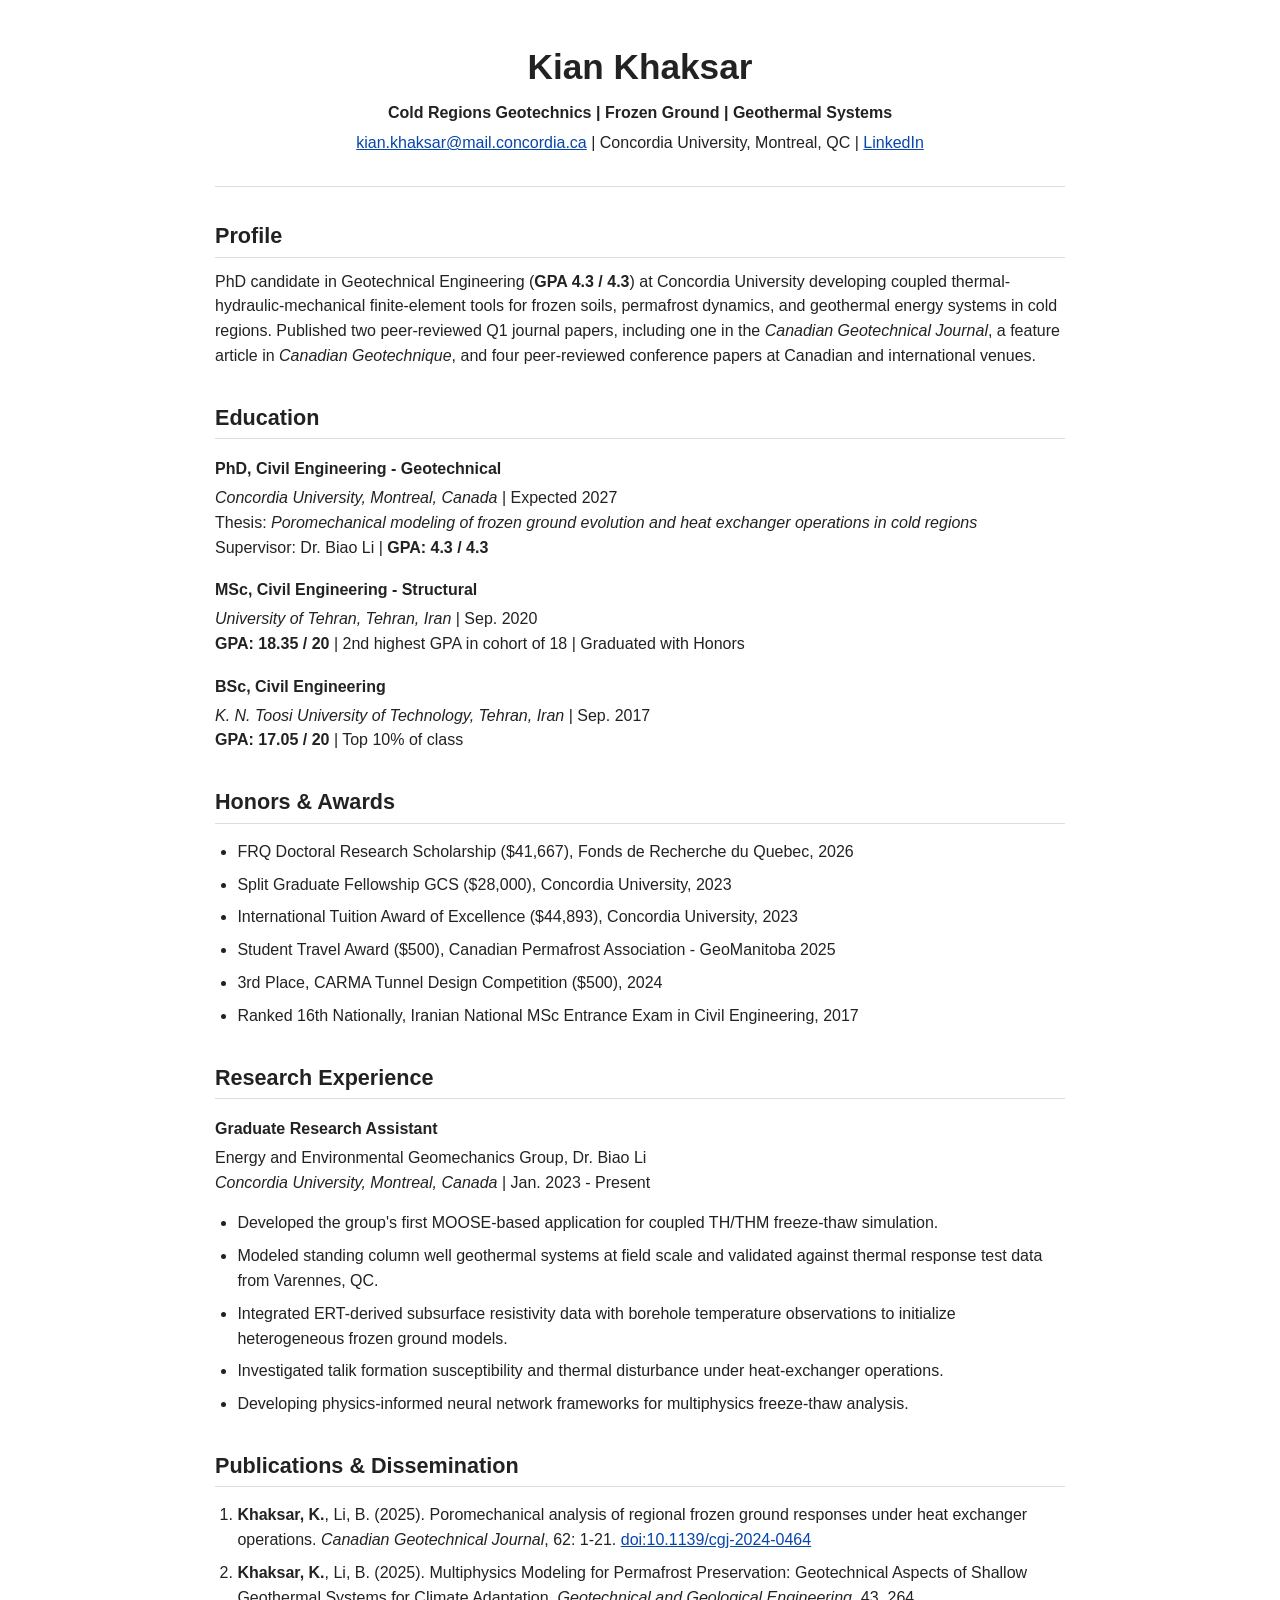
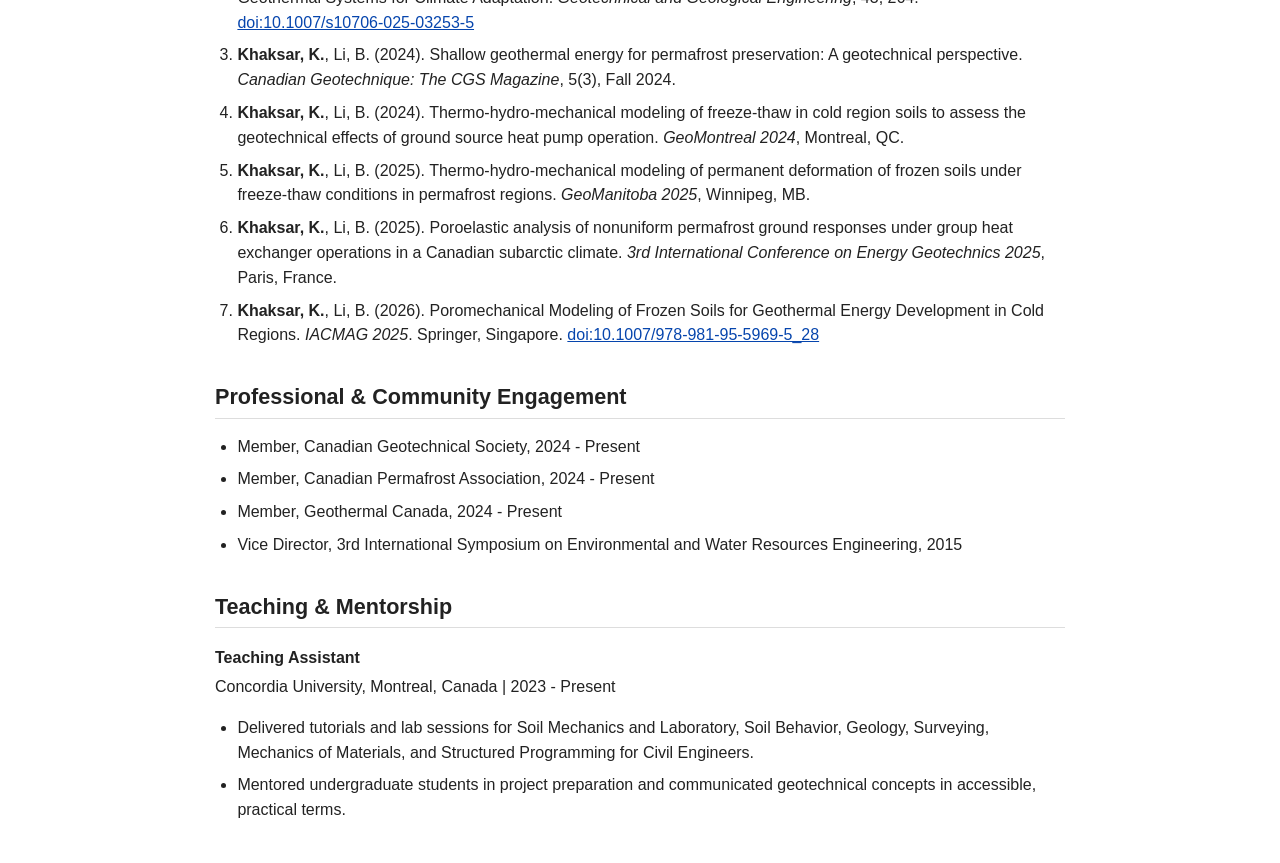
==== index.html @ 7891a8e2 "added resume website" ====
<!DOCTYPE html>
<html lang="en">
  <head>
    <meta charset="UTF-8" />
    <meta name="viewport" content="width=device-width, initial-scale=1.0" />
    <title>Kian Khaksar</title>
    <link rel="stylesheet" href="style.css" />
  </head>
  <body>
    <main>
      <header>
        <h1>Kian Khaksar</h1>
        <p class="subtitle">
          Cold Regions Geotechnics | Frozen Ground | Geothermal Systems
        </p>
        <p>
          <a href="mailto:kian.khaksar@mail.concordia.ca">kian.khaksar@mail.concordia.ca</a>
          | Concordia University, Montreal, QC |
          <a href="https://www.linkedin.com/in/kian-khaksar-a5377915a">LinkedIn</a>
        </p>
      </header>

      <section>
        <h2>Profile</h2>
        <p>
          PhD candidate in Geotechnical Engineering (<strong>GPA 4.3 / 4.3</strong>)
          at Concordia University developing coupled thermal-hydraulic-mechanical
          finite-element tools for frozen soils, permafrost dynamics, and geothermal
          energy systems in cold regions. Published two peer-reviewed Q1 journal
          papers, including one in the <em>Canadian Geotechnical Journal</em>, a
          feature article in <em>Canadian Geotechnique</em>, and four peer-reviewed
          conference papers at Canadian and international venues.
        </p>
      </section>

      <section>
        <h2>Education</h2>

        <h3>PhD, Civil Engineering - Geotechnical</h3>
        <p>
          <em>Concordia University, Montreal, Canada</em> | Expected 2027<br />
          Thesis: <em>Poromechanical modeling of frozen ground evolution and heat
          exchanger operations in cold regions</em><br />
          Supervisor: Dr. Biao Li | <strong>GPA: 4.3 / 4.3</strong>
        </p>

        <h3>MSc, Civil Engineering - Structural</h3>
        <p>
          <em>University of Tehran, Tehran, Iran</em> | Sep. 2020<br />
          <strong>GPA: 18.35 / 20</strong> | 2nd highest GPA in cohort of 18 |
          Graduated with Honors
        </p>

        <h3>BSc, Civil Engineering</h3>
        <p>
          <em>K. N. Toosi University of Technology, Tehran, Iran</em> | Sep. 2017<br />
          <strong>GPA: 17.05 / 20</strong> | Top 10% of class
        </p>
      </section>

      <section>
        <h2>Honors &amp; Awards</h2>
        <ul>
          <li>FRQ Doctoral Research Scholarship ($41,667), Fonds de Recherche du Quebec, 2026</li>
          <li>Split Graduate Fellowship GCS ($28,000), Concordia University, 2023</li>
          <li>International Tuition Award of Excellence ($44,893), Concordia University, 2023</li>
          <li>Student Travel Award ($500), Canadian Permafrost Association - GeoManitoba 2025</li>
          <li>3rd Place, CARMA Tunnel Design Competition ($500), 2024</li>
          <li>Ranked 16th Nationally, Iranian National MSc Entrance Exam in Civil Engineering, 2017</li>
        </ul>
      </section>

      <section>
        <h2>Research Experience</h2>
        <h3>Graduate Research Assistant</h3>
        <p>
          Energy and Environmental Geomechanics Group, Dr. Biao Li<br />
          <em>Concordia University, Montreal, Canada</em> | Jan. 2023 - Present
        </p>
        <ul>
          <li>Developed the group's first MOOSE-based application for coupled TH/THM freeze-thaw simulation.</li>
          <li>Modeled standing column well geothermal systems at field scale and validated against thermal response test data from Varennes, QC.</li>
          <li>Integrated ERT-derived subsurface resistivity data with borehole temperature observations to initialize heterogeneous frozen ground models.</li>
          <li>Investigated talik formation susceptibility and thermal disturbance under heat-exchanger operations.</li>
          <li>Developing physics-informed neural network frameworks for multiphysics freeze-thaw analysis.</li>
        </ul>
      </section>

      <section>
        <h2>Publications &amp; Dissemination</h2>
        <ol>
          <li>
            <strong>Khaksar, K.</strong>, Li, B. (2025). Poromechanical analysis of regional
            frozen ground responses under heat exchanger operations.
            <em>Canadian Geotechnical Journal</em>, 62: 1-21.
            <a href="https://doi.org/10.1139/cgj-2024-0464">doi:10.1139/cgj-2024-0464</a>
          </li>
          <li>
            <strong>Khaksar, K.</strong>, Li, B. (2025). Multiphysics Modeling for Permafrost
            Preservation: Geotechnical Aspects of Shallow Geothermal Systems for Climate Adaptation.
            <em>Geotechnical and Geological Engineering</em>, 43, 264.
            <a href="https://doi.org/10.1007/s10706-025-03253-5">doi:10.1007/s10706-025-03253-5</a>
          </li>
          <li>
            <strong>Khaksar, K.</strong>, Li, B. (2024). Shallow geothermal energy for permafrost
            preservation: A geotechnical perspective. <em>Canadian Geotechnique: The CGS Magazine</em>,
            5(3), Fall 2024.
          </li>
          <li>
            <strong>Khaksar, K.</strong>, Li, B. (2024). Thermo-hydro-mechanical modeling of
            freeze-thaw in cold region soils to assess the geotechnical effects of ground source heat
            pump operation. <em>GeoMontreal 2024</em>, Montreal, QC.
          </li>
          <li>
            <strong>Khaksar, K.</strong>, Li, B. (2025). Thermo-hydro-mechanical modeling of permanent
            deformation of frozen soils under freeze-thaw conditions in permafrost regions.
            <em>GeoManitoba 2025</em>, Winnipeg, MB.
          </li>
          <li>
            <strong>Khaksar, K.</strong>, Li, B. (2025). Poroelastic analysis of nonuniform permafrost
            ground responses under group heat exchanger operations in a Canadian subarctic climate.
            <em>3rd International Conference on Energy Geotechnics 2025</em>, Paris, France.
          </li>
          <li>
            <strong>Khaksar, K.</strong>, Li, B. (2026). Poromechanical Modeling of Frozen Soils for
            Geothermal Energy Development in Cold Regions. <em>IACMAG 2025</em>. Springer, Singapore.
            <a href="https://doi.org/10.1007/978-981-95-5969-5_28">doi:10.1007/978-981-95-5969-5_28</a>
          </li>
        </ol>
      </section>

      <section>
        <h2>Professional &amp; Community Engagement</h2>
        <ul>
          <li>Member, Canadian Geotechnical Society, 2024 - Present</li>
          <li>Member, Canadian Permafrost Association, 2024 - Present</li>
          <li>Member, Geothermal Canada, 2024 - Present</li>
          <li>Vice Director, 3rd International Symposium on Environmental and Water Resources Engineering, 2015</li>
        </ul>
      </section>

      <section>
        <h2>Teaching &amp; Mentorship</h2>
        <h3>Teaching Assistant</h3>
        <p>Concordia University, Montreal, Canada | 2023 - Present</p>
        <ul>
          <li>Delivered tutorials and lab sessions for Soil Mechanics and Laboratory, Soil Behavior, Geology, Surveying, Mechanics of Materials, and Structured Programming for Civil Engineers.</li>
          <li>Mentored undergraduate students in project preparation and communicated geotechnical concepts in accessible, practical terms.</li>
        </ul>
      </section>
    </main>
  </body>
</html>
---- style.css ----
body {
  color: #222;
  font-family: Arial, Helvetica, sans-serif;
  line-height: 1.55;
  margin: 40px auto;
  max-width: 850px;
  padding: 0 20px;
}

header {
  border-bottom: 1px solid #ddd;
  margin-bottom: 28px;
  padding-bottom: 18px;
  text-align: center;
}

h1 {
  font-size: 2.2rem;
  margin: 0 0 6px;
}

h2 {
  border-bottom: 1px solid #ddd;
  font-size: 1.35rem;
  margin: 32px 0 12px;
  padding-bottom: 4px;
}

h3 {
  font-size: 1rem;
  margin: 18px 0 4px;
}

p {
  margin: 0 0 12px;
}

a {
  color: #0645ad;
}

ul,
ol {
  padding-left: 1.4rem;
}

li {
  margin-bottom: 8px;
}

.subtitle {
  font-weight: bold;
  margin-bottom: 6px;
}
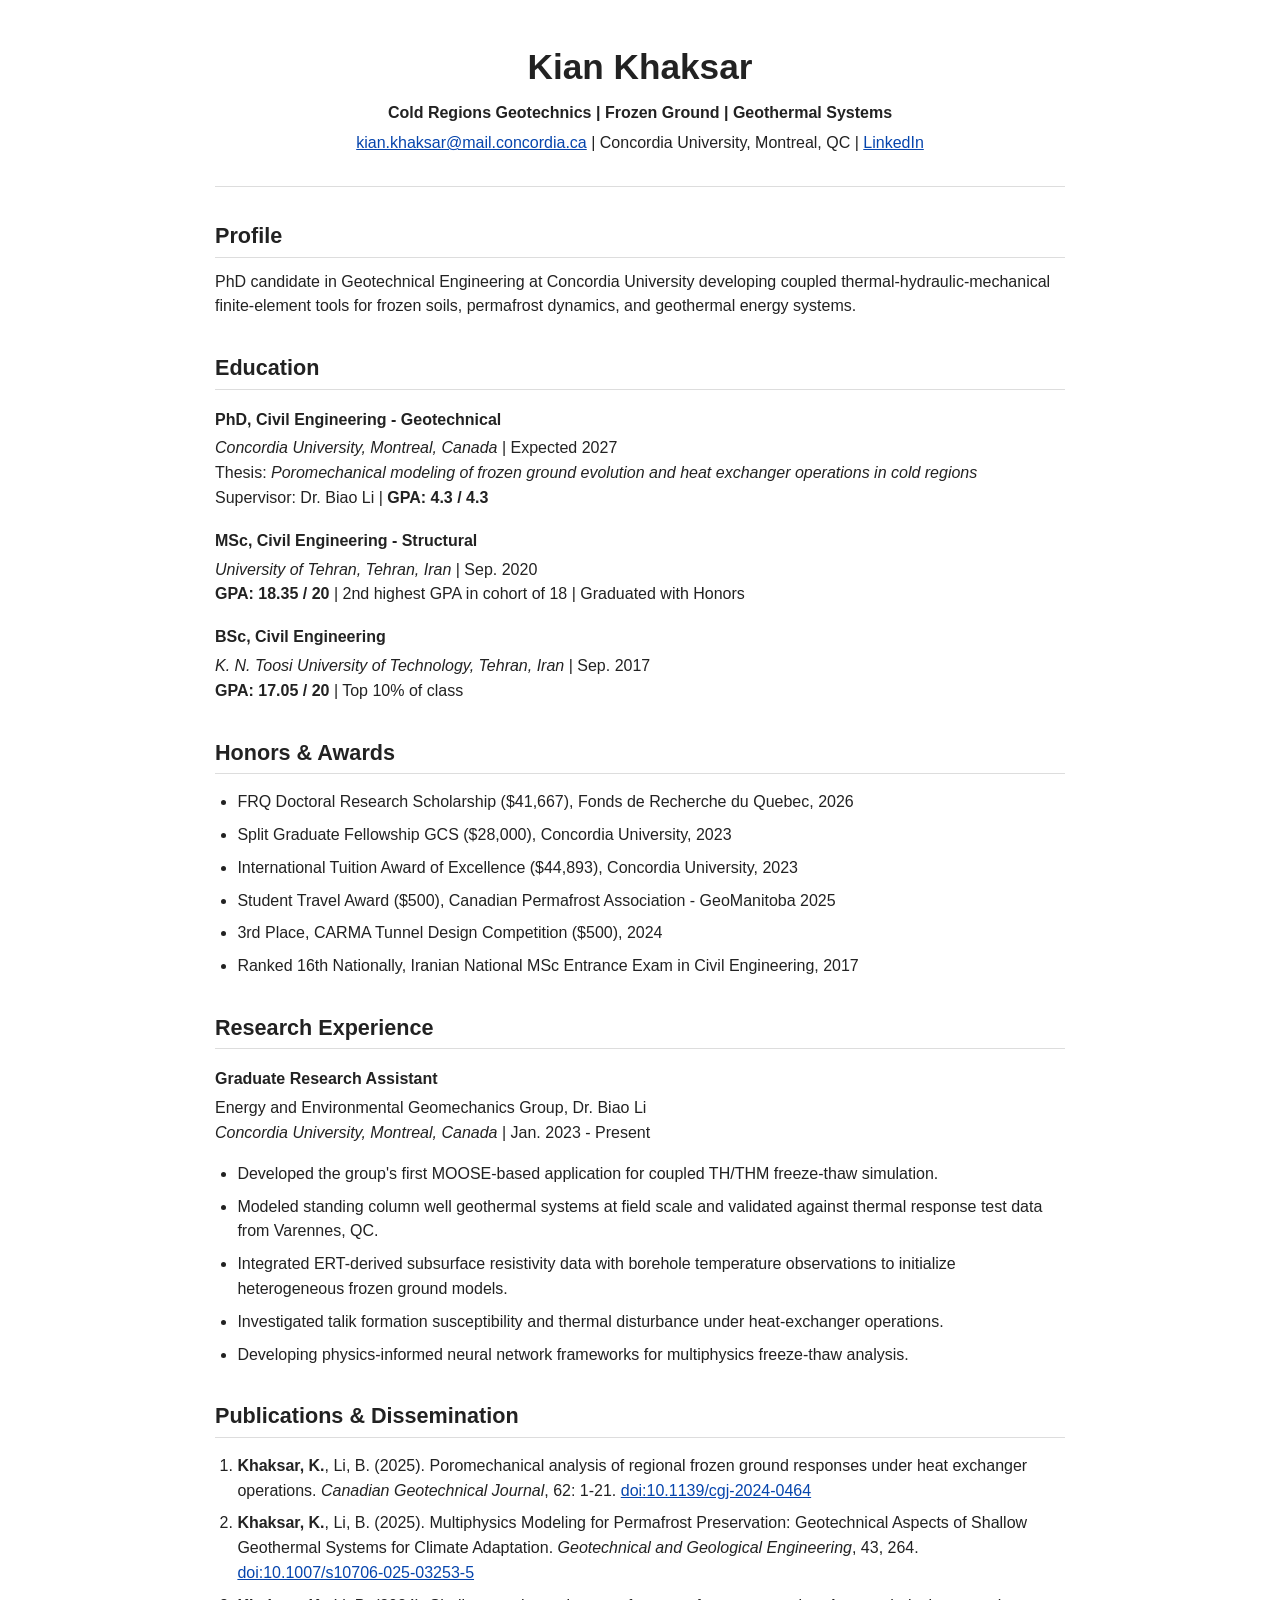
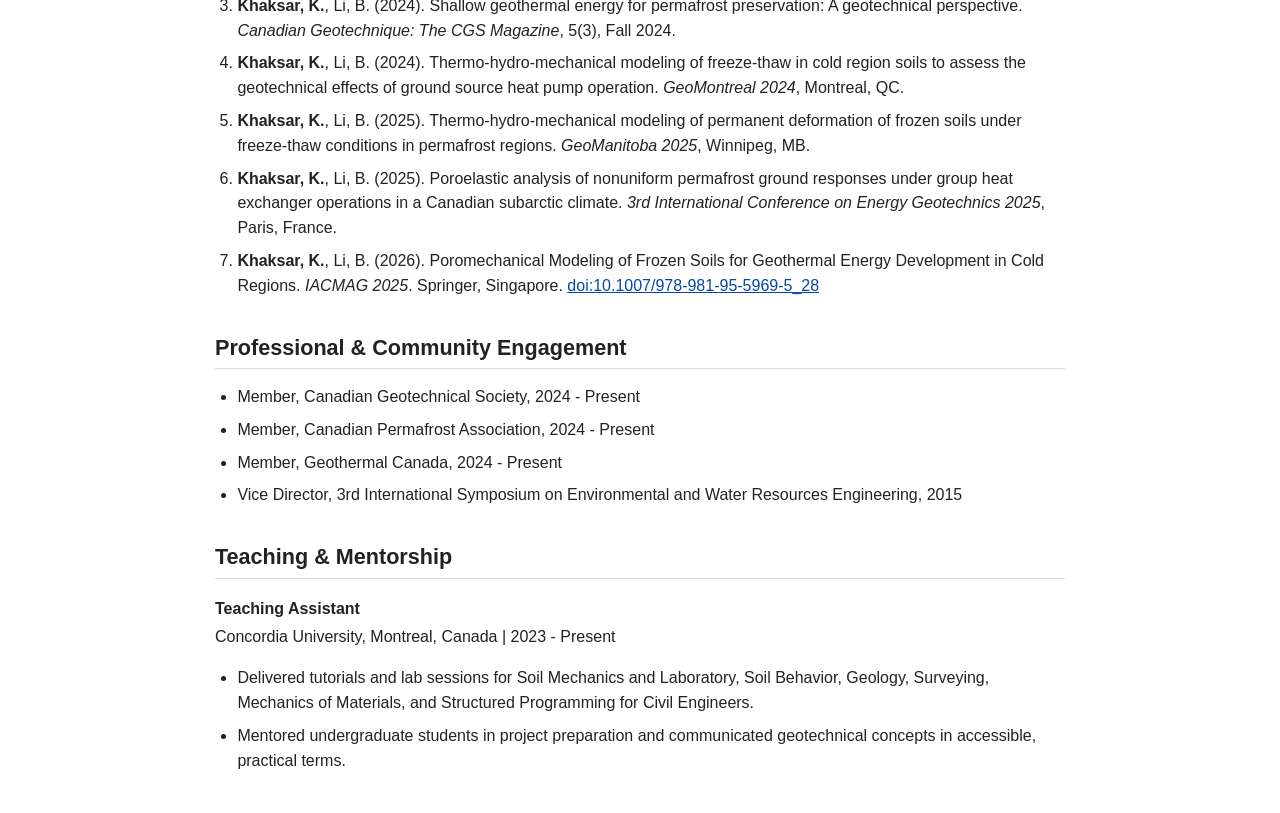
==== commit fea37966: "modified profile" ====
--- a/index.html
+++ b/index.html
@@ -23,13 +23,10 @@
       <section>
         <h2>Profile</h2>
         <p>
-          PhD candidate in Geotechnical Engineering (<strong>GPA 4.3 / 4.3</strong>)
+          PhD candidate in Geotechnical Engineering 
           at Concordia University developing coupled thermal-hydraulic-mechanical
           finite-element tools for frozen soils, permafrost dynamics, and geothermal
-          energy systems in cold regions. Published two peer-reviewed Q1 journal
-          papers, including one in the <em>Canadian Geotechnical Journal</em>, a
-          feature article in <em>Canadian Geotechnique</em>, and four peer-reviewed
-          conference papers at Canadian and international venues.
+          energy systems. 
         </p>
       </section>
 
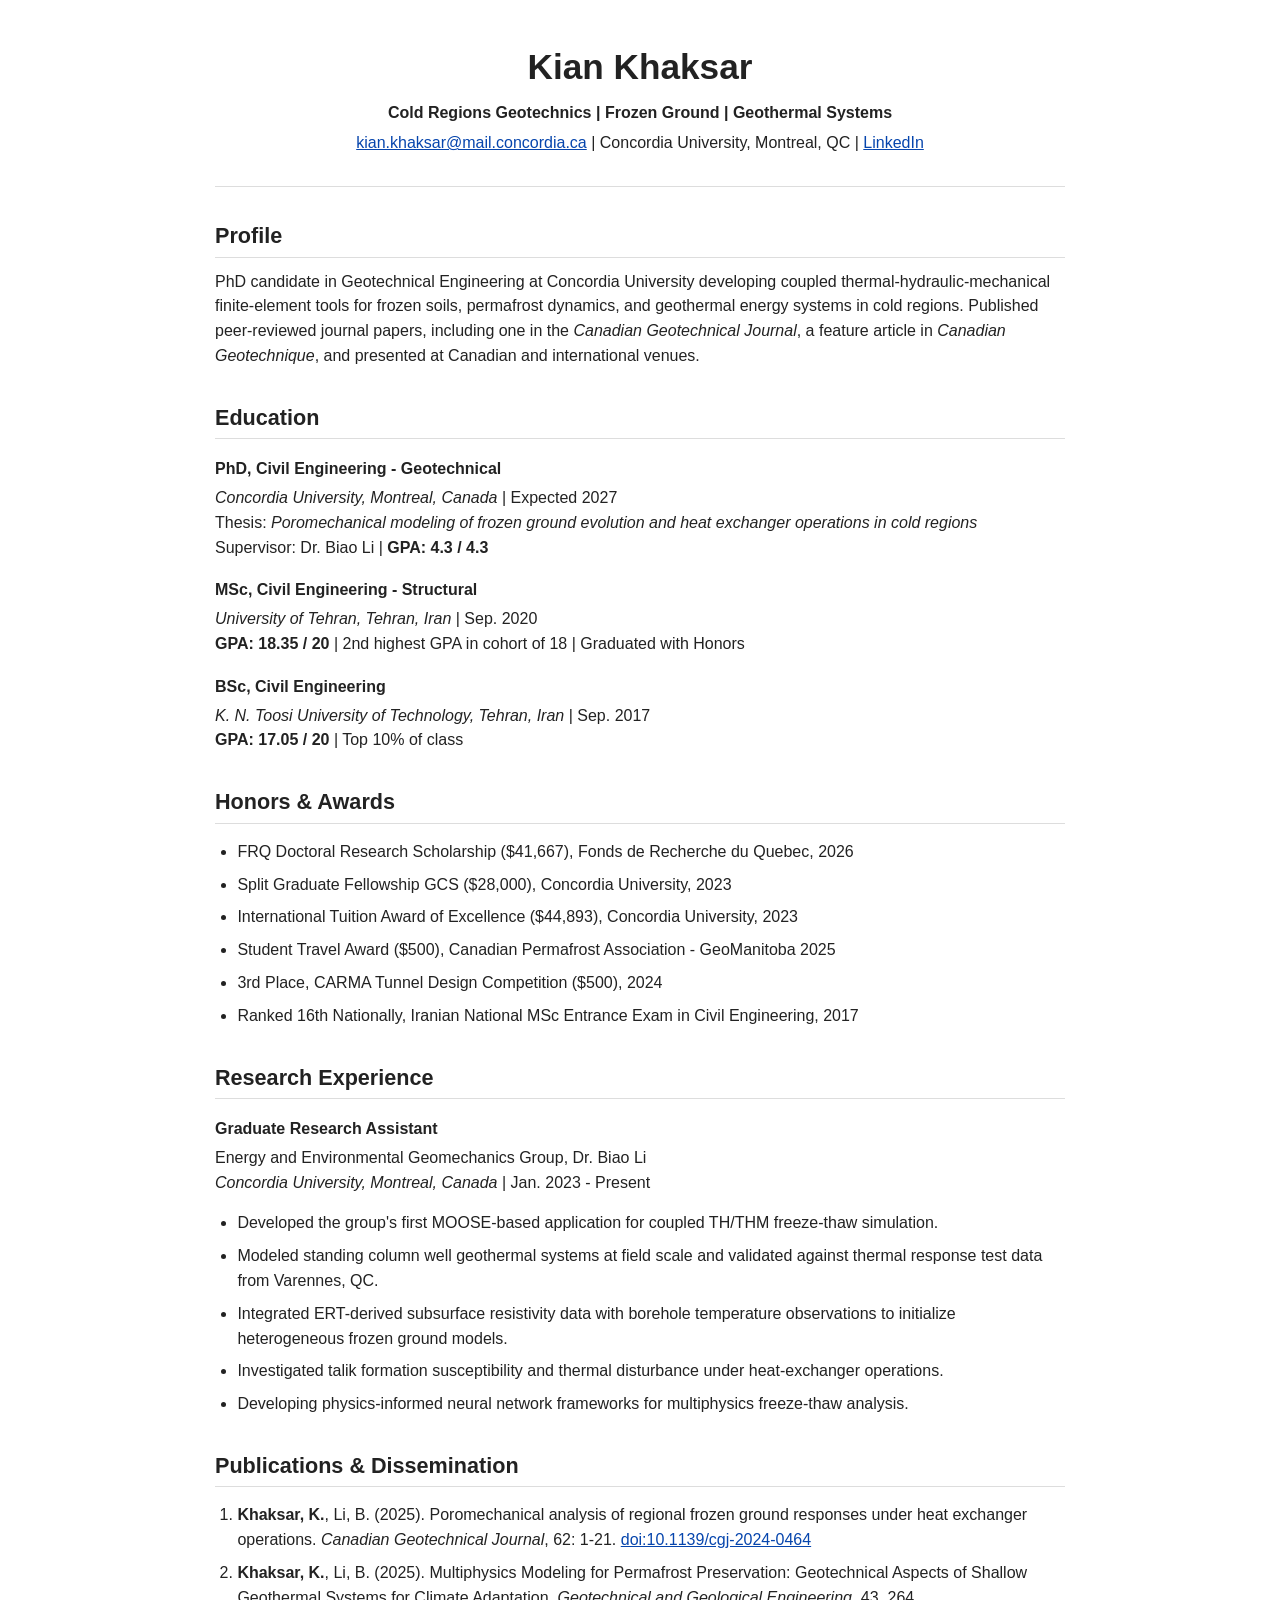
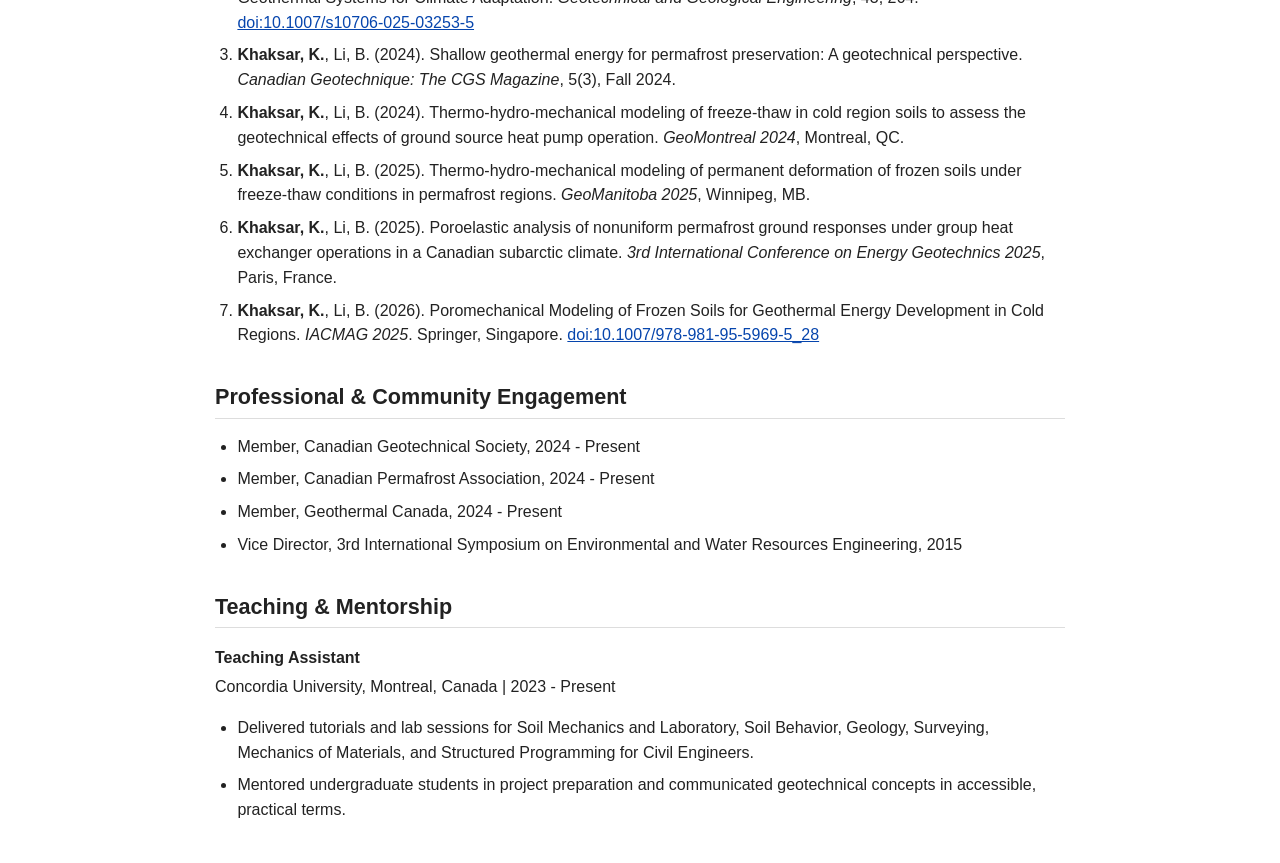
==== commit 607a708c: "modified profile" ====
--- a/index.html
+++ b/index.html
@@ -26,7 +26,10 @@
           PhD candidate in Geotechnical Engineering 
           at Concordia University developing coupled thermal-hydraulic-mechanical
           finite-element tools for frozen soils, permafrost dynamics, and geothermal
-          energy systems. 
+          energy systems in cold regions. Published peer-reviewed journal
+          papers, including one in the <em>Canadian Geotechnical Journal</em>, a
+          feature article in <em>Canadian Geotechnique</em>, and presented
+           at Canadian and international venues.
         </p>
       </section>
 
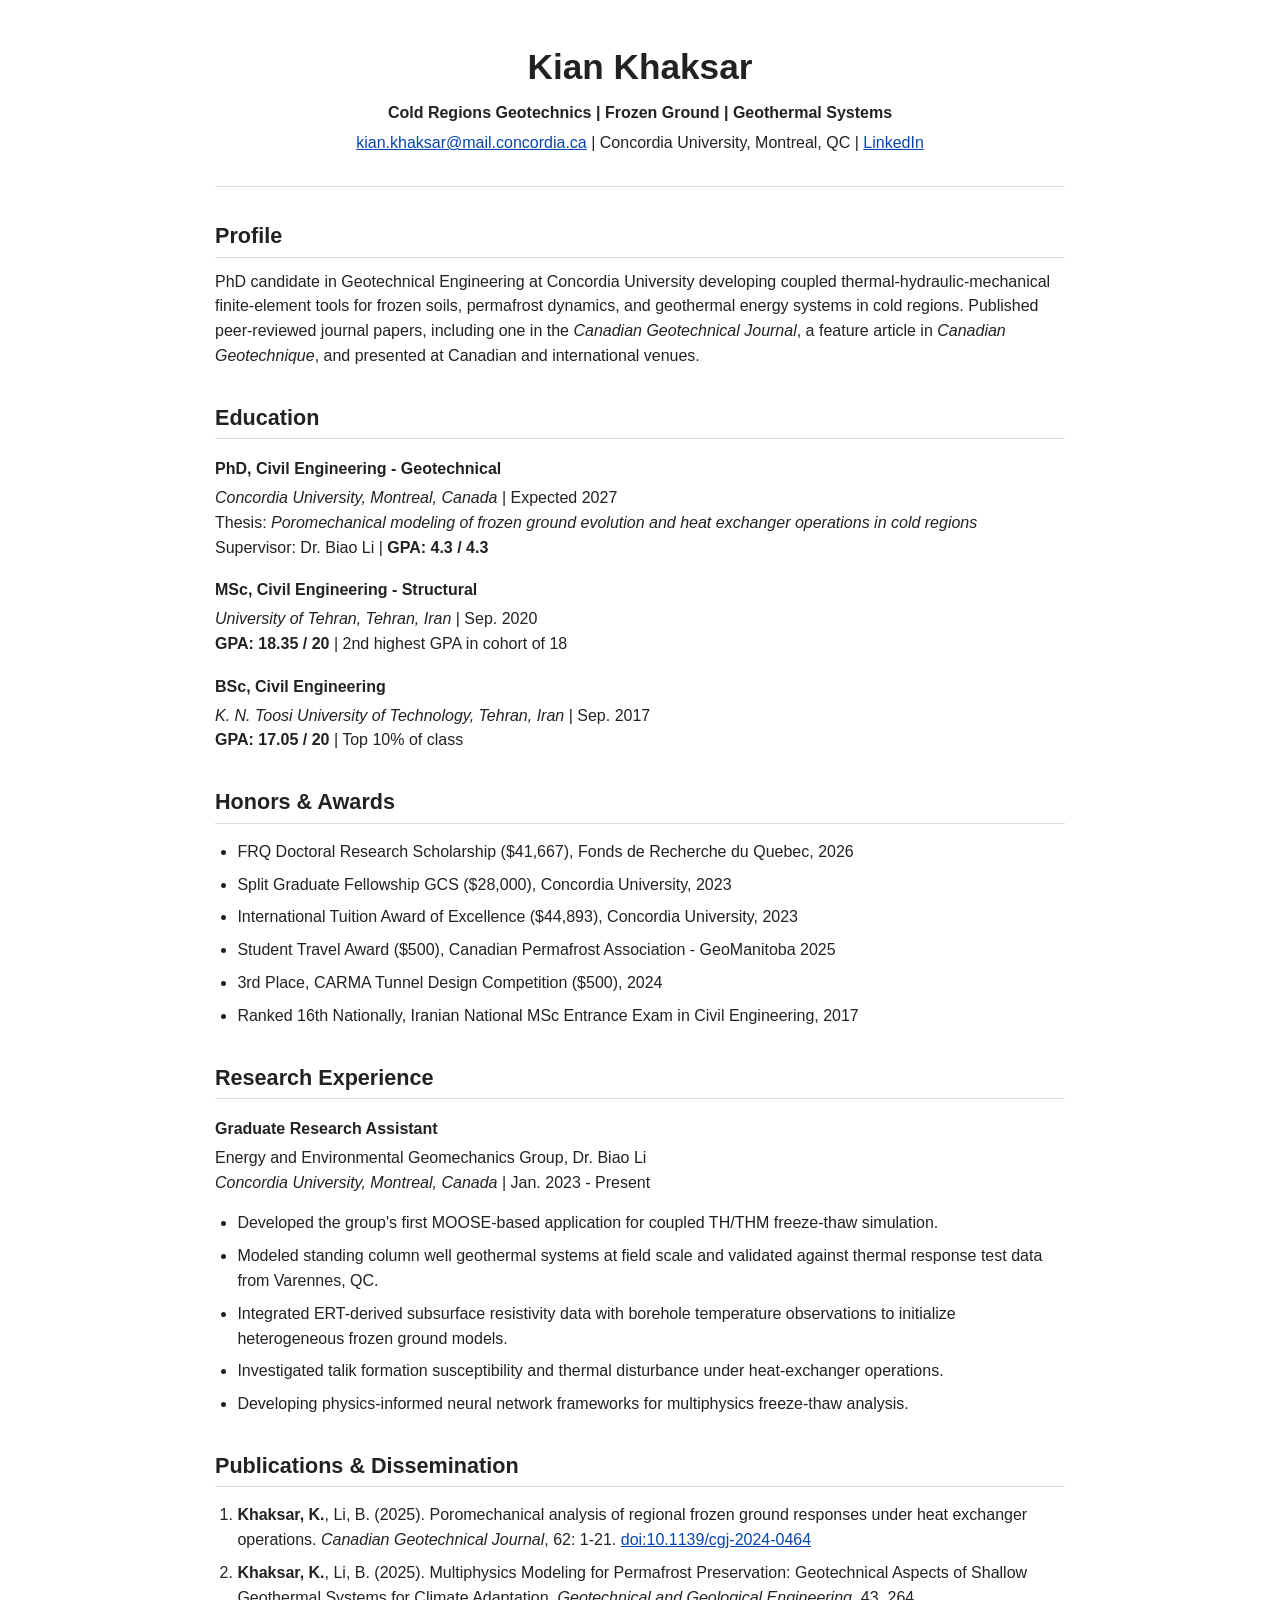
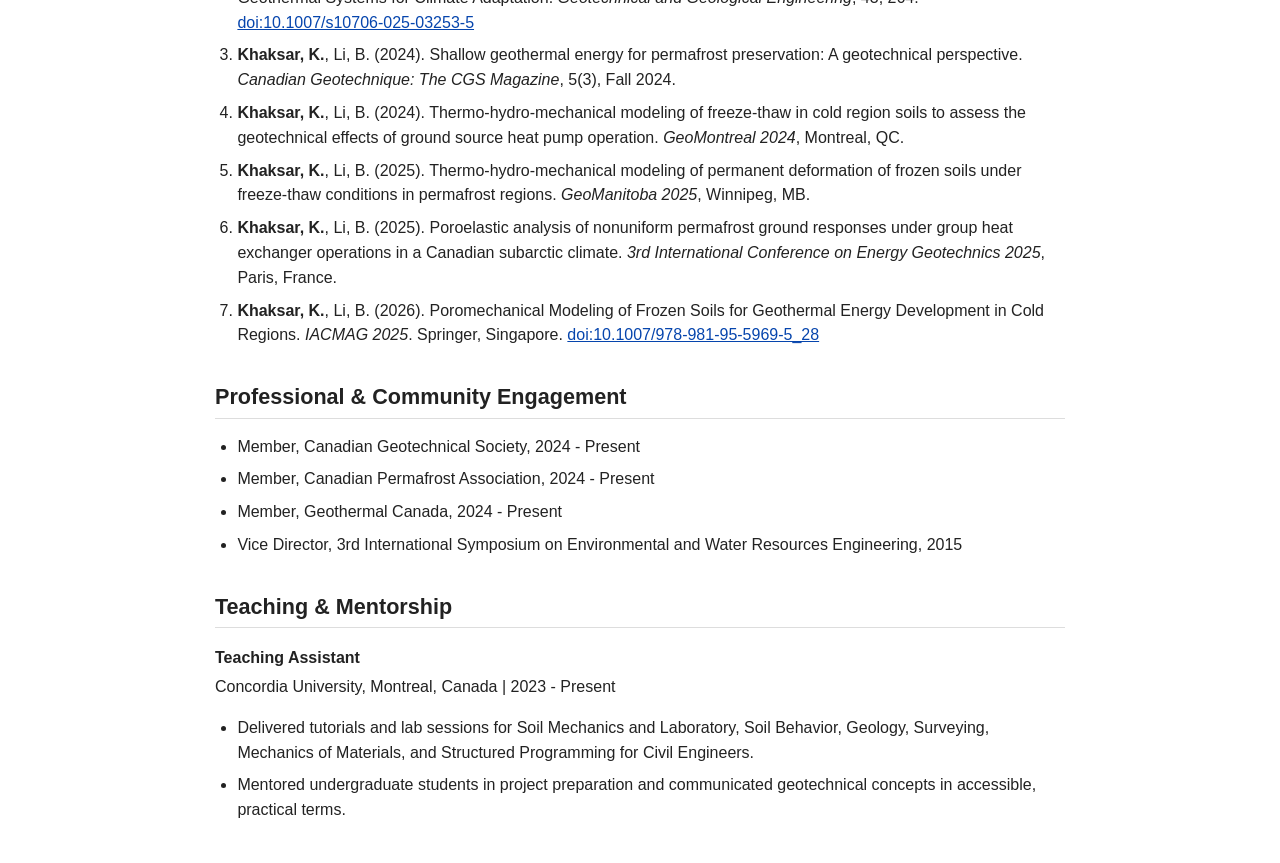
==== commit 31dfe5b0: "modified degree sec." ====
--- a/index.html
+++ b/index.html
@@ -47,8 +47,7 @@
         <h3>MSc, Civil Engineering - Structural</h3>
         <p>
           <em>University of Tehran, Tehran, Iran</em> | Sep. 2020<br />
-          <strong>GPA: 18.35 / 20</strong> | 2nd highest GPA in cohort of 18 |
-          Graduated with Honors
+          <strong>GPA: 18.35 / 20</strong> | 2nd highest GPA in cohort of 18 
         </p>
 
         <h3>BSc, Civil Engineering</h3>
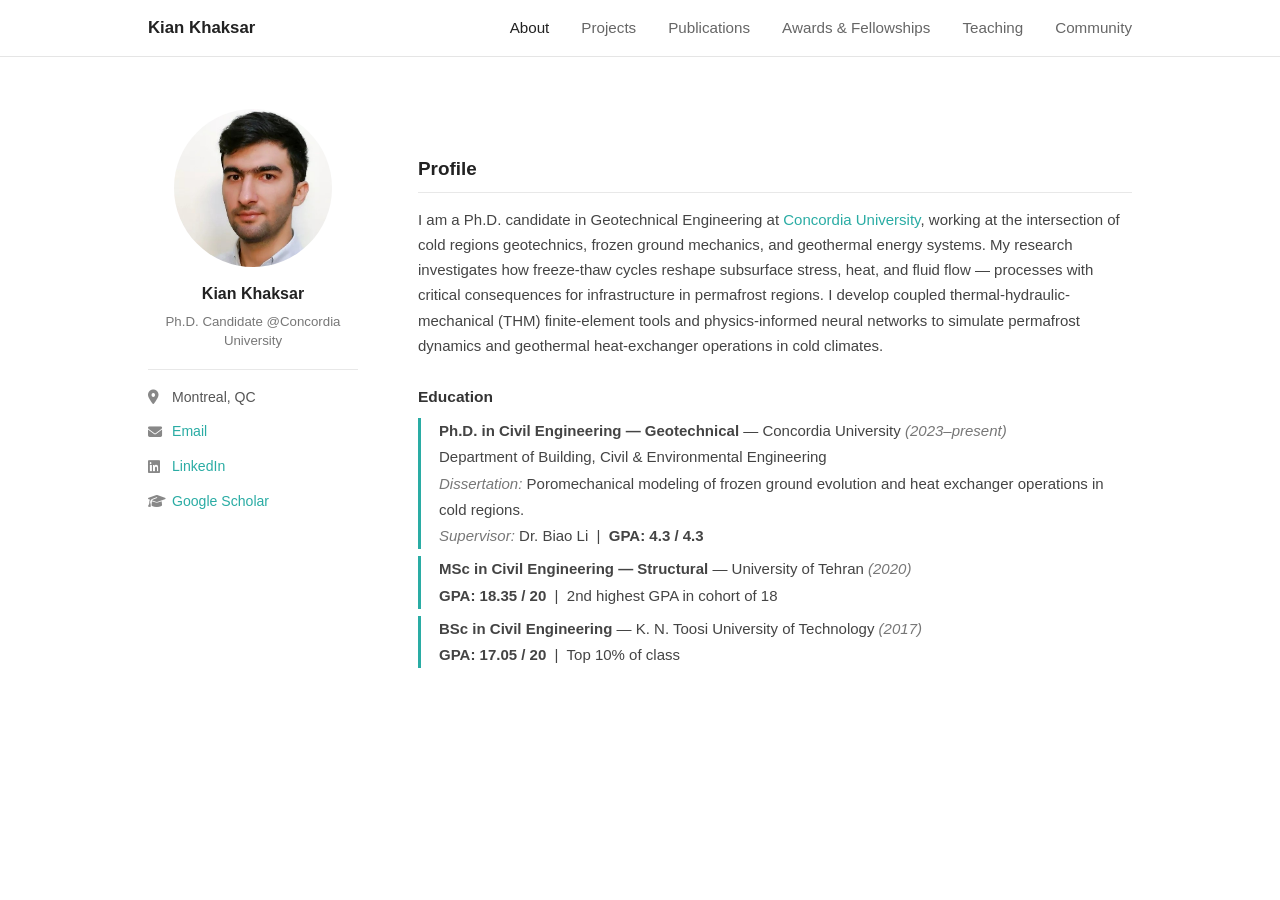
==== commit e8bb557e: "dedicated pages" ====
--- a/index.html
+++ b/index.html
@@ -1,80 +1,112 @@
 <!DOCTYPE html>
 <html lang="en">
-  <head>
-    <meta charset="UTF-8" />
-    <meta name="viewport" content="width=device-width, initial-scale=1.0" />
-    <title>Kian Khaksar</title>
-    <link rel="stylesheet" href="style.css" />
-  </head>
-  <body>
-    <main>
-      <header>
-        <h1>Kian Khaksar</h1>
-        <p class="subtitle">
-          Cold Regions Geotechnics | Frozen Ground | Geothermal Systems
-        </p>
-        <p>
-          <a href="mailto:kian.khaksar@mail.concordia.ca">kian.khaksar@mail.concordia.ca</a>
-          | Concordia University, Montreal, QC |
-          <a href="https://www.linkedin.com/in/kian-khaksar-a5377915a">LinkedIn</a>
-        </p>
-      </header>
+<head>
+  <meta charset="UTF-8" />
+  <meta name="viewport" content="width=device-width, initial-scale=1.0" />
+  <title>Kian Khaksar</title>
+  <link rel="stylesheet" href="style.css" />
+  <link rel="stylesheet" href="https://cdnjs.cloudflare.com/ajax/libs/font-awesome/6.5.0/css/all.min.css" />
+</head>
+<body>
 
-      <section>
-        <h2>Profile</h2>
-        <p>
-          PhD candidate in Geotechnical Engineering 
-          at Concordia University developing coupled thermal-hydraulic-mechanical
-          finite-element tools for frozen soils, permafrost dynamics, and geothermal
-          energy systems in cold regions. Published peer-reviewed journal
-          papers, including one in the <em>Canadian Geotechnical Journal</em>, a
-          feature article in <em>Canadian Geotechnique</em>, and presented
-           at Canadian and international venues.
-        </p>
-      </section>
+  <nav class="topnav">
+    <div class="nav-inner">
+      <a href="index.html" class="nav-brand">Kian Khaksar</a>
+      <ul class="nav-links">
+        <li><a href="index.html" class="active">About</a></li>
+        <li><a href="projects.html">Projects</a></li>
+        <li><a href="publications.html">Publications</a></li>
+        <li><a href="Honors and Awards.html">Awards &amp; Fellowships</a></li>
+        <li><a href="teaching.html">Teaching</a></li>
+        <li><a href="community.html">Community</a></li>
+      </ul>
+    </div>
+  </nav>
 
-      <section>
-        <h2>Education</h2>
+  <div class="page-wrapper">
 
-        <h3>PhD, Civil Engineering - Geotechnical</h3>
-        <p>
-          <em>Concordia University, Montreal, Canada</em> | Expected 2027<br />
-          Thesis: <em>Poromechanical modeling of frozen ground evolution and heat
-          exchanger operations in cold regions</em><br />
-          Supervisor: Dr. Biao Li | <strong>GPA: 4.3 / 4.3</strong>
-        </p>
+    <aside class="sidebar">
+      <img src="images/profilePic.jpeg" alt="Kian Khaksar" class="profile-photo" />
+      <p class="sidebar-name">Kian Khaksar</p>
+      <p class="sidebar-title">Ph.D. Candidate @Concordia University</p>
+      <ul class="sidebar-links">
+        <li><i class="fas fa-map-marker-alt"></i> Montreal, QC</li>
+        <li>
+          <i class="fas fa-envelope"></i>
+          <a href="mailto:kian.khaksar@mail.concordia.ca">Email</a>
+        </li>
+        <li>
+          <i class="fab fa-linkedin"></i>
+          <a href="https://www.linkedin.com/in/kian-khaksar-a5377915a" target="_blank">LinkedIn</a>
+        </li>
+        <li>
+          <i class="fas fa-graduation-cap"></i>
+          <a href="https://scholar.google.com/citations?user=syTn1BMAAAAJ&hl=en" target="_blank">Google Scholar</a>
+        </li>
+      </ul>
+    </aside>
 
-        <h3>MSc, Civil Engineering - Structural</h3>
-        <p>
-          <em>University of Tehran, Tehran, Iran</em> | Sep. 2020<br />
-          <strong>GPA: 18.35 / 20</strong> | 2nd highest GPA in cohort of 18 
-        </p>
+    <main class="content">
 
-        <h3>BSc, Civil Engineering</h3>
-        <p>
-          <em>K. N. Toosi University of Technology, Tehran, Iran</em> | Sep. 2017<br />
-          <strong>GPA: 17.05 / 20</strong> | Top 10% of class
-        </p>
-      </section>
+      <!-- <h1>About</h1> -->
 
-      <section>
-        <h2>Honors &amp; Awards</h2>
-        <ul>
-          <li>FRQ Doctoral Research Scholarship ($41,667), Fonds de Recherche du Quebec, 2026</li>
-          <li>Split Graduate Fellowship GCS ($28,000), Concordia University, 2023</li>
-          <li>International Tuition Award of Excellence ($44,893), Concordia University, 2023</li>
-          <li>Student Travel Award ($500), Canadian Permafrost Association - GeoManitoba 2025</li>
-          <li>3rd Place, CARMA Tunnel Design Competition ($500), 2024</li>
-          <li>Ranked 16th Nationally, Iranian National MSc Entrance Exam in Civil Engineering, 2017</li>
-        </ul>
-      </section>
+      <h2>Profile</h2>
+      <p>
+        I am a Ph.D. candidate in Geotechnical Engineering at
+        <a href="https://www.concordia.ca/" target="_blank">Concordia University</a>,
+        working at the intersection of cold regions geotechnics, frozen ground mechanics,
+        and geothermal energy systems. My research investigates how freeze-thaw cycles
+        reshape subsurface stress, heat, and fluid flow — processes with critical
+        consequences for infrastructure in permafrost regions. I develop coupled
+        thermal-hydraulic-mechanical (THM) finite-element tools and physics-informed
+        neural networks to simulate permafrost dynamics and geothermal heat-exchanger
+        operations in cold climates.
+      </p>
 
-      <section>
-        <h2>Research Experience</h2>
-        <h3>Graduate Research Assistant</h3>
-        <p>
-          Energy and Environmental Geomechanics Group, Dr. Biao Li<br />
-          <em>Concordia University, Montreal, Canada</em> | Jan. 2023 - Present
+      <h3>Education</h3>
+      <ul class="edu-list">
+        <li>
+          <strong>Ph.D. in Civil Engineering — Geotechnical</strong> —
+          Concordia University</a>
+          <em>(2023–present)</em><br />
+          Department of Building, Civil &amp; Environmental Engineering<br />
+          <em>Dissertation:</em> Poromechanical modeling of frozen ground evolution and heat
+          exchanger operations in cold regions.<br />
+          <em>Supervisor:</em> Dr. Biao Li &nbsp;|&nbsp; <strong>GPA: 4.3 / 4.3</strong>
+        </li>
+        <li>
+          <strong>MSc in Civil Engineering — Structural</strong> —
+          University of Tehran
+          <em>(2020)</em><br />
+          <strong>GPA: 18.35 / 20</strong> &nbsp;|&nbsp; 2nd highest GPA in cohort of 18
+        </li>
+        <li>
+          <strong>BSc in Civil Engineering</strong> —
+          K. N. Toosi University of Technology
+          <em>(2017)</em><br />
+          <strong>GPA: 17.05 / 20</strong> &nbsp;|&nbsp; Top 10% of class
+        </li>
+      </ul>
+
+      <!-- <h2>Awards &amp; Fellowships</h2>
+      <ul>
+        <li>FRQ Doctoral Research Scholarship ($41,667) — Fonds de Recherche du Québec, 2026</li>
+        <li>Split Graduate Fellowship GCS ($28,000) — Concordia University, 2023</li>
+        <li>International Tuition Award of Excellence ($44,893) — Concordia University, 2023</li>
+        <li>Student Travel Award ($500) — Canadian Permafrost Association, GeoManitoba 2025</li>
+        <li>3rd Place, CARMA Tunnel Design Competition ($500), 2024</li>
+        <li>Ranked 16th Nationally — Iranian National MSc Entrance Exam in Civil Engineering, 2017</li>
+      </ul> -->
+
+      <!-- <h2>Research Experience</h2>
+      <div class="exp-item">
+        <div class="exp-header">
+          <strong>Graduate Research Assistant</strong>
+          <span class="exp-date">Jan. 2023 – Present</span>
+        </div>
+        <p class="exp-org">
+          Energy and Environmental Geomechanics Group, Dr. Biao Li &nbsp;|&nbsp;
+          <em>Concordia University, Montreal, Canada</em>
         </p>
         <ul>
           <li>Developed the group's first MOOSE-based application for coupled TH/THM freeze-thaw simulation.</li>
@@ -83,70 +115,10 @@
           <li>Investigated talik formation susceptibility and thermal disturbance under heat-exchanger operations.</li>
           <li>Developing physics-informed neural network frameworks for multiphysics freeze-thaw analysis.</li>
         </ul>
-      </section>
+      </div> -->
 
-      <section>
-        <h2>Publications &amp; Dissemination</h2>
-        <ol>
-          <li>
-            <strong>Khaksar, K.</strong>, Li, B. (2025). Poromechanical analysis of regional
-            frozen ground responses under heat exchanger operations.
-            <em>Canadian Geotechnical Journal</em>, 62: 1-21.
-            <a href="https://doi.org/10.1139/cgj-2024-0464">doi:10.1139/cgj-2024-0464</a>
-          </li>
-          <li>
-            <strong>Khaksar, K.</strong>, Li, B. (2025). Multiphysics Modeling for Permafrost
-            Preservation: Geotechnical Aspects of Shallow Geothermal Systems for Climate Adaptation.
-            <em>Geotechnical and Geological Engineering</em>, 43, 264.
-            <a href="https://doi.org/10.1007/s10706-025-03253-5">doi:10.1007/s10706-025-03253-5</a>
-          </li>
-          <li>
-            <strong>Khaksar, K.</strong>, Li, B. (2024). Shallow geothermal energy for permafrost
-            preservation: A geotechnical perspective. <em>Canadian Geotechnique: The CGS Magazine</em>,
-            5(3), Fall 2024.
-          </li>
-          <li>
-            <strong>Khaksar, K.</strong>, Li, B. (2024). Thermo-hydro-mechanical modeling of
-            freeze-thaw in cold region soils to assess the geotechnical effects of ground source heat
-            pump operation. <em>GeoMontreal 2024</em>, Montreal, QC.
-          </li>
-          <li>
-            <strong>Khaksar, K.</strong>, Li, B. (2025). Thermo-hydro-mechanical modeling of permanent
-            deformation of frozen soils under freeze-thaw conditions in permafrost regions.
-            <em>GeoManitoba 2025</em>, Winnipeg, MB.
-          </li>
-          <li>
-            <strong>Khaksar, K.</strong>, Li, B. (2025). Poroelastic analysis of nonuniform permafrost
-            ground responses under group heat exchanger operations in a Canadian subarctic climate.
-            <em>3rd International Conference on Energy Geotechnics 2025</em>, Paris, France.
-          </li>
-          <li>
-            <strong>Khaksar, K.</strong>, Li, B. (2026). Poromechanical Modeling of Frozen Soils for
-            Geothermal Energy Development in Cold Regions. <em>IACMAG 2025</em>. Springer, Singapore.
-            <a href="https://doi.org/10.1007/978-981-95-5969-5_28">doi:10.1007/978-981-95-5969-5_28</a>
-          </li>
-        </ol>
-      </section>
+    </main>
+  </div>
 
-      <section>
-        <h2>Professional &amp; Community Engagement</h2>
-        <ul>
-          <li>Member, Canadian Geotechnical Society, 2024 - Present</li>
-          <li>Member, Canadian Permafrost Association, 2024 - Present</li>
-          <li>Member, Geothermal Canada, 2024 - Present</li>
-          <li>Vice Director, 3rd International Symposium on Environmental and Water Resources Engineering, 2015</li>
-        </ul>
-      </section>
-
-      <section>
-        <h2>Teaching &amp; Mentorship</h2>
-        <h3>Teaching Assistant</h3>
-        <p>Concordia University, Montreal, Canada | 2023 - Present</p>
-        <ul>
-          <li>Delivered tutorials and lab sessions for Soil Mechanics and Laboratory, Soil Behavior, Geology, Surveying, Mechanics of Materials, and Structured Programming for Civil Engineers.</li>
-          <li>Mentored undergraduate students in project preparation and communicated geotechnical concepts in accessible, practical terms.</li>
-        </ul>
-      </section>
-    </main>
-  </body>
+</body>
 </html>
--- a/style.css
+++ b/style.css
@@ -1,54 +1,299 @@
+/* ── Reset ── */
+*, *::before, *::after { box-sizing: border-box; margin: 0; padding: 0; }
+
+/* ── Base ── */
 body {
-  color: #222;
-  font-family: Arial, Helvetica, sans-serif;
-  line-height: 1.55;
-  margin: 40px auto;
-  max-width: 850px;
-  padding: 0 20px;
-}
-
-header {
-  border-bottom: 1px solid #ddd;
-  margin-bottom: 28px;
-  padding-bottom: 18px;
+  font-family: -apple-system, BlinkMacSystemFont, "Segoe UI", Roboto, Helvetica, Arial, sans-serif;
+  color: #333;
+  background: #fff;
+  line-height: 1.68;
+  font-size: 15px;
+}
+
+/* ── Top nav ── */
+.topnav {
+  border-bottom: 1px solid #e5e5e5;
+  position: sticky;
+  top: 0;
+  background: #fff;
+  z-index: 100;
+}
+.nav-inner {
+  max-width: 1040px;
+  margin: 0 auto;
+  padding: 14px 28px;
+  display: flex;
+  align-items: center;
+  justify-content: space-between;
+}
+.nav-brand {
+  font-weight: 700;
+  font-size: 1.05rem;
+  color: #222;
+  text-decoration: none;
+}
+.nav-links {
+  list-style: none;
+  display: flex;
+  gap: 32px;
+}
+.nav-links a {
+  text-decoration: none;
+  color: #666;
+  font-size: 0.95rem;
+  transition: color 0.18s;
+}
+.nav-links a:hover,
+.nav-links a.active {
+  color: #222;
+}
+
+/* ── Page wrapper ── */
+.page-wrapper {
+  max-width: 1040px;
+  margin: 52px auto 80px;
+  padding: 0 28px;
+  display: flex;
+  gap: 60px;
+  align-items: flex-start;
+}
+
+/* ── Sidebar ── */
+.sidebar {
+  width: 210px;
+  flex-shrink: 0;
+  position: sticky;
+  top: 76px;
   text-align: center;
 }
-
-h1 {
-  font-size: 2.2rem;
-  margin: 0 0 6px;
-}
-
-h2 {
-  border-bottom: 1px solid #ddd;
-  font-size: 1.35rem;
-  margin: 32px 0 12px;
-  padding-bottom: 4px;
-}
-
-h3 {
+.profile-photo {
+  width: 158px;
+  height: 158px;
+  border-radius: 50%;
+  object-fit: cover;
+  margin-bottom: 14px;
+  display: block;
+  margin-left: auto;
+  margin-right: auto;
+}
+.logos {
+  width: 400px;
+  /* height: 158px; */
+  /* border-radius: 50%; */
+  /* object-fit: cover; */
+  /* margin-bottom: 14px; */
+  display: block;
+  margin-left: auto;
+  margin-right: auto;
+}
+.sidebar-name {
   font-size: 1rem;
-  margin: 18px 0 4px;
-}
-
-p {
-  margin: 0 0 12px;
-}
-
-a {
-  color: #0645ad;
-}
-
-ul,
-ol {
-  padding-left: 1.4rem;
-}
-
-li {
-  margin-bottom: 8px;
-}
-
-.subtitle {
-  font-weight: bold;
-  margin-bottom: 6px;
-}
+  font-weight: 700;
+  color: #222;
+  margin-bottom: 4px;
+}
+.sidebar-title {
+  font-size: 0.83rem;
+  color: #777;
+  line-height: 1.45;
+  margin-bottom: 18px;
+}
+.sidebar-links {
+  list-style: none;
+  text-align: left;
+  border-top: 1px solid #e8e8e8;
+  padding-top: 16px;
+}
+.sidebar-links li {
+  margin-bottom: 11px;
+  font-size: 0.88rem;
+  color: #555;
+  display: flex;
+  align-items: center;
+  gap: 8px;
+}
+.sidebar-links li i {
+  width: 16px;
+  color: #888;
+  flex-shrink: 0;
+}
+.sidebar-links a {
+  text-decoration: none;
+  color: #2aaca4;
+  transition: color 0.18s;
+}
+.sidebar-links a:hover { color: #1d7e78; }
+
+/* ── Content area ── */
+.content { flex: 1; min-width: 0; }
+
+.content h1 {
+  font-size: 2rem;
+  font-weight: 700;
+  color: #222;
+  margin-bottom: 30px;
+}
+.content h2 {
+  font-size: 1.18rem;
+  font-weight: 700;
+  color: #222;
+  margin: 44px 0 14px;
+  padding-bottom: 7px;
+  border-bottom: 1px solid #e8e8e8;
+}
+.content h3 {
+  font-size: 0.97rem;
+  font-weight: 700;
+  color: #333;
+  margin: 26px 0 8px;
+}
+.content p { margin-bottom: 14px; color: #444; }
+.content a { color: #2aaca4; text-decoration: none; }
+.content a:hover { text-decoration: underline; }
+
+/* ── Education list ── */
+.edu-list {
+  list-style: none;
+  padding: 0;
+}
+.edu-list > li {
+  padding-left: 18px;
+  border-left: 3px solid #2aaca4;
+  margin-bottom: 22px;
+  line-height: 1.75;
+  color: #444;
+}
+.edu-list em { color: #777; }
+
+/* ── General lists ── */
+.content ul:not(.edu-list):not(.sidebar-links):not(.nav-links),
+.content ol {
+  padding-left: 1.3rem;
+  margin-bottom: 14px;
+}
+.content li { margin-bottom: 7px; color: #444; }
+
+/* ── Experience block ── */
+.exp-item { margin-bottom: 32px; }
+.exp-header {
+  display: flex;
+  justify-content: space-between;
+  align-items: baseline;
+  flex-wrap: wrap;
+  gap: 6px;
+}
+.exp-date { font-size: 0.84rem; color: #999; white-space: nowrap; }
+.exp-org { color: #666; font-size: 0.88rem; margin: 3px 0 9px; }
+
+/* ── Publication list ── */
+.pub-list {
+  list-style: none;
+  padding: 0;
+}
+.pub-list li {
+  padding: 16px 0;
+  border-bottom: 1px solid #f0f0f0;
+  color: #444;
+  line-height: 1.7;
+}
+.pub-list li:last-child { border-bottom: none; }
+.pub-badge {
+  display: inline-block;
+  font-size: 0.72rem;
+  font-weight: 600;
+  padding: 2px 8px;
+  border-radius: 4px;
+  margin-right: 8px;
+  vertical-align: middle;
+  text-transform: uppercase;
+  letter-spacing: 0.03em;
+}
+.pub-badge.journal { background: #e8f7f6; color: #2aaca4; }
+.pub-badge.conf    { background: #eef2ff; color: #5c6bc0; }
+.pub-badge.mag     { background: #fff3e0; color: #e07b00; }
+
+/* ── Project cards ── */
+.project-grid {
+  display: grid;
+  grid-template-columns: 1fr 1fr;
+  gap: 22px;
+  margin-top: 10px;
+}
+.project-card {
+  border: 1px solid #e8e8e8;
+  border-radius: 8px;
+  padding: 20px 22px;
+  transition: box-shadow 0.18s;
+}
+.project-card:hover { box-shadow: 0 3px 14px rgba(0,0,0,0.08); }
+.project-card h3 {
+  font-size: 0.95rem;
+  margin: 0 0 8px;
+  color: #222;
+}
+.project-card p {
+  font-size: 0.87rem;
+  color: #666;
+  margin: 0;
+  line-height: 1.6;
+}
+.project-tags {
+  margin-top: 12px;
+  display: flex;
+  flex-wrap: wrap;
+  gap: 6px;
+}
+.tag {
+  font-size: 0.72rem;
+  background: #f2f2f2;
+  color: #555;
+  padding: 2px 9px;
+  border-radius: 20px;
+}
+
+/* ── Awards ── */
+.award-item {
+  padding: 22px 0;
+  border-bottom: 1px solid #f0f0f0;
+}
+.award-item:last-child { border-bottom: none; }
+.award-item h2 {
+  border-bottom: none;
+  margin: 0 0 10px;
+  padding: 0;
+  font-size: 1.05rem;
+  font-weight: 700;
+  color: #222;
+}
+.award-body {
+  display: flex;
+  align-items: center;
+  gap: 32px;
+}
+.award-text { flex: 1; }
+.award-text p { margin: 0 0 6px; }
+.award-text p:last-child { margin-bottom: 0; }
+.award-logo {
+  flex-shrink: 0;
+  display: flex;
+  flex-direction: column;
+  align-items: center;
+  gap: 16px;
+  width: 160px;
+}
+.award-logo img {
+  max-width: 100%;
+  max-height: 70px;
+  object-fit: contain;
+}
+.award-logo--multi img { max-height: 52px; }
+
+/* ── Responsive ── */
+@media (max-width: 720px) {
+  .page-wrapper { flex-direction: column; gap: 32px; }
+  .sidebar { width: 100%; position: static; }
+  .project-grid { grid-template-columns: 1fr; }
+  .exp-header { flex-direction: column; }
+  .award-body { flex-direction: column; align-items: flex-start; }
+  .award-logo { width: 100%; flex-direction: row; flex-wrap: wrap; }
+}
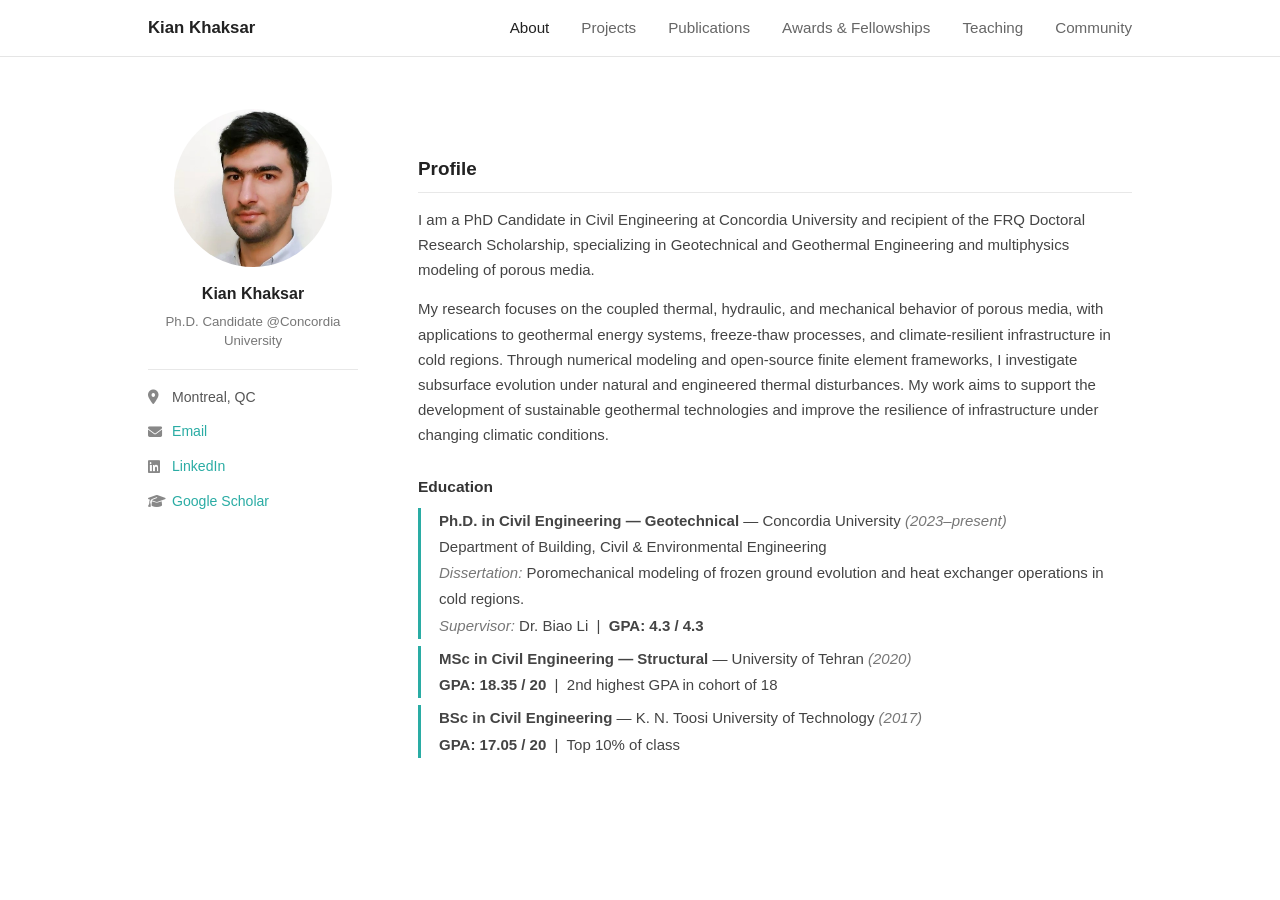
==== commit a2f115d9: "fixed mobile navbar issue" ====
--- a/index.html
+++ b/index.html
@@ -52,15 +52,20 @@
 
       <h2>Profile</h2>
       <p>
-        I am a Ph.D. candidate in Geotechnical Engineering at
-        <a href="https://www.concordia.ca/" target="_blank">Concordia University</a>,
-        working at the intersection of cold regions geotechnics, frozen ground mechanics,
-        and geothermal energy systems. My research investigates how freeze-thaw cycles
-        reshape subsurface stress, heat, and fluid flow — processes with critical
-        consequences for infrastructure in permafrost regions. I develop coupled
-        thermal-hydraulic-mechanical (THM) finite-element tools and physics-informed
-        neural networks to simulate permafrost dynamics and geothermal heat-exchanger
-        operations in cold climates.
+        I am a PhD Candidate in Civil Engineering at Concordia University and
+        recipient of the FRQ Doctoral Research Scholarship, specializing in 
+        Geotechnical and Geothermal Engineering and multiphysics modeling of 
+        porous media.
+      </p>
+      <p>
+        My research focuses on the coupled thermal, hydraulic, and mechanical 
+        behavior of porous media, with applications to geothermal energy systems, 
+        freeze-thaw processes, and climate-resilient infrastructure in cold 
+        regions. Through numerical modeling and open-source finite element 
+        frameworks, I investigate subsurface evolution under natural and engineered 
+        thermal disturbances. My work aims to support the development of sustainable 
+        geothermal technologies and improve the resilience of infrastructure under 
+        changing climatic conditions.
       </p>
 
       <h3>Education</h3>
@@ -88,35 +93,6 @@
         </li>
       </ul>
 
-      <!-- <h2>Awards &amp; Fellowships</h2>
-      <ul>
-        <li>FRQ Doctoral Research Scholarship ($41,667) — Fonds de Recherche du Québec, 2026</li>
-        <li>Split Graduate Fellowship GCS ($28,000) — Concordia University, 2023</li>
-        <li>International Tuition Award of Excellence ($44,893) — Concordia University, 2023</li>
-        <li>Student Travel Award ($500) — Canadian Permafrost Association, GeoManitoba 2025</li>
-        <li>3rd Place, CARMA Tunnel Design Competition ($500), 2024</li>
-        <li>Ranked 16th Nationally — Iranian National MSc Entrance Exam in Civil Engineering, 2017</li>
-      </ul> -->
-
-      <!-- <h2>Research Experience</h2>
-      <div class="exp-item">
-        <div class="exp-header">
-          <strong>Graduate Research Assistant</strong>
-          <span class="exp-date">Jan. 2023 – Present</span>
-        </div>
-        <p class="exp-org">
-          Energy and Environmental Geomechanics Group, Dr. Biao Li &nbsp;|&nbsp;
-          <em>Concordia University, Montreal, Canada</em>
-        </p>
-        <ul>
-          <li>Developed the group's first MOOSE-based application for coupled TH/THM freeze-thaw simulation.</li>
-          <li>Modeled standing column well geothermal systems at field scale and validated against thermal response test data from Varennes, QC.</li>
-          <li>Integrated ERT-derived subsurface resistivity data with borehole temperature observations to initialize heterogeneous frozen ground models.</li>
-          <li>Investigated talik formation susceptibility and thermal disturbance under heat-exchanger operations.</li>
-          <li>Developing physics-informed neural network frameworks for multiphysics freeze-thaw analysis.</li>
-        </ul>
-      </div> -->
-
     </main>
   </div>
 
--- a/style.css
+++ b/style.css
@@ -290,6 +290,22 @@
 
 /* ── Responsive ── */
 @media (max-width: 720px) {
+  .nav-inner {
+    align-items: flex-start;
+    flex-direction: column;
+    gap: 10px;
+    padding: 12px 20px;
+  }
+  .nav-links {
+    flex-wrap: wrap;
+    gap: 8px 18px;
+    width: 100%;
+  }
+  .nav-links a {
+    display: inline-block;
+    font-size: 0.9rem;
+    line-height: 1.3;
+  }
   .page-wrapper { flex-direction: column; gap: 32px; }
   .sidebar { width: 100%; position: static; }
   .project-grid { grid-template-columns: 1fr; }
